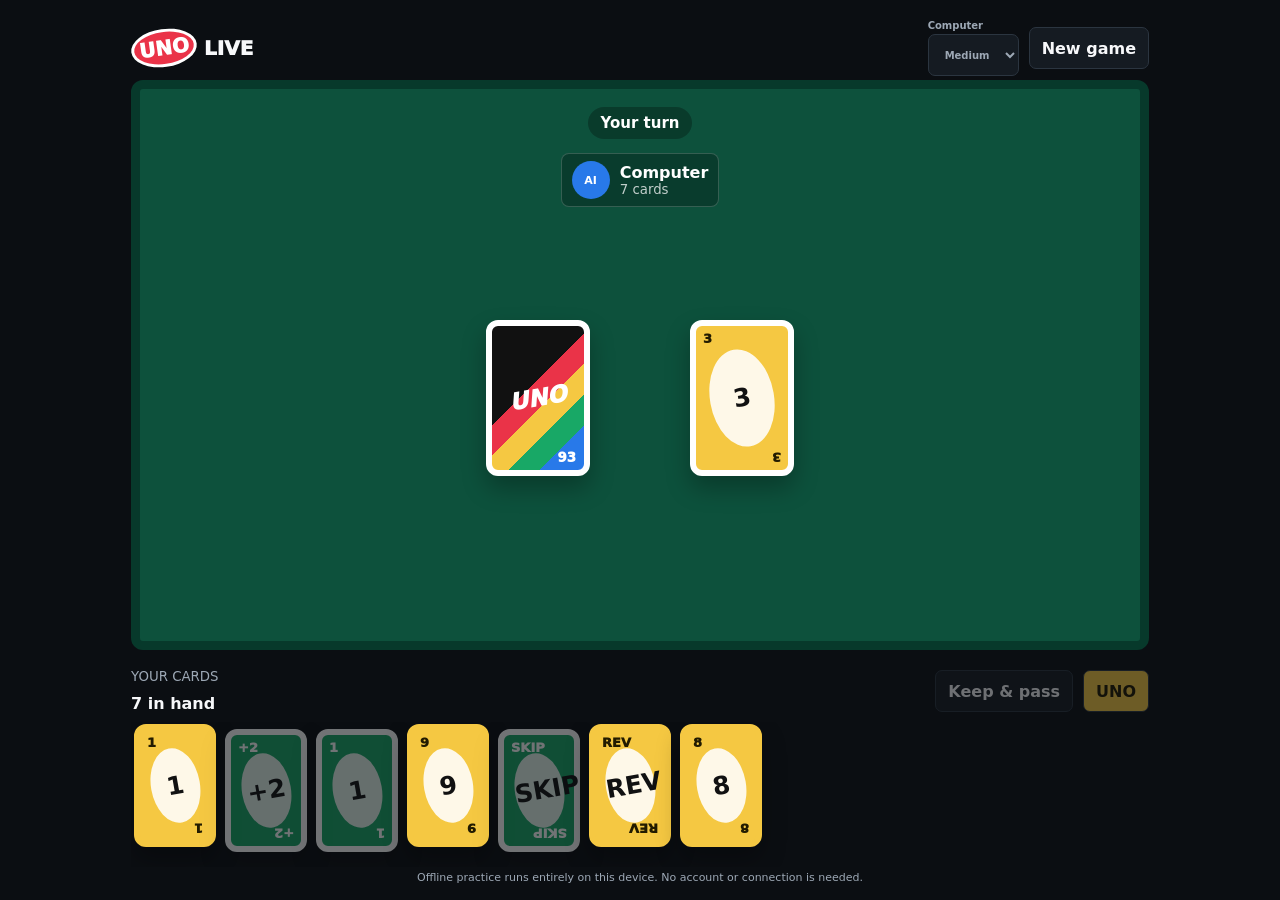
==== static/offline.html @ dd67e292 "v4 voice" ====
<!doctype html>
<html lang="en" data-theme="dark">
<head>
  <meta charset="utf-8">
  <meta name="viewport" content="width=device-width, initial-scale=1, viewport-fit=cover">
  <meta name="theme-color" content="#0b0e12">
  <title>Offline Practice | UNO Live</title>
  <link rel="manifest" href="/static/manifest.webmanifest">
  <link rel="stylesheet" href="/static/offline.css">
</head>
<body>
  <main class="practice-shell">
    <header>
      <a href="/" class="brand"><span>UNO</span> LIVE</a>
      <div class="practice-options">
        <label>Computer
          <select id="difficulty">
            <option value="easy">Easy</option>
            <option value="medium" selected>Medium</option>
            <option value="hard">Hard</option>
          </select>
        </label>
        <button id="newGame" type="button">New game</button>
      </div>
    </header>

    <section class="practice-table" aria-labelledby="status">
      <div class="opponent">
        <span class="avatar">AI</span>
        <div><strong>Computer</strong><small id="botCount">7 cards</small></div>
      </div>
      <h1 id="status">Your turn</h1>
      <div class="piles">
        <button id="drawPile" class="card back" type="button" aria-label="Draw a card"><span>UNO</span><small id="deckCount">93</small></button>
        <div id="discard" aria-label="Discard pile"></div>
      </div>
      <div id="winner" class="winner hidden">
        <h2 id="winnerText">You win!</h2>
        <button id="playAgain" type="button">Play again</button>
      </div>
    </section>

    <section class="hand-area">
      <div class="hand-heading">
        <div><small>YOUR CARDS</small><strong><span id="handCount">7</span> in hand</strong></div>
        <div>
          <button id="passBtn" type="button" disabled>Keep &amp; pass</button>
          <button id="unoBtn" class="uno-button" type="button" disabled>UNO</button>
        </div>
      </div>
      <div id="hand" class="hand" aria-label="Your cards"></div>
    </section>
    <p class="offline-note">Offline practice runs entirely on this device. No account or connection is needed.</p>
  </main>
  <div id="colorPicker" class="modal hidden" role="dialog" aria-modal="true">
    <div><h2>Choose a color</h2><section>
      <button data-color="red">Red</button><button data-color="yellow">Yellow</button>
      <button data-color="green">Green</button><button data-color="blue">Blue</button>
    </section></div>
  </div>
  <script src="/static/offline.js"></script>
</body>
</html>
---- static/offline.css ----
:root {
  color-scheme: dark;
  --page: #0b0e12;
  --surface: #151b22;
  --line: #2b3540;
  --text: #f7f8fa;
  --muted: #9da8b5;
  --red: #ea3348;
  --yellow: #f5c842;
  --green: #18a866;
  --blue: #2879e9;
}

* { box-sizing: border-box; }
body { margin: 0; min-width: 320px; min-height: 100dvh; color: var(--text); background: var(--page); font-family: Inter, system-ui, sans-serif; }
button, select { color: inherit; font: inherit; }
button { cursor: pointer; }
button:disabled { cursor: not-allowed; opacity: .42; }
.hidden { display: none !important; }
.practice-shell { display: grid; width: min(1050px, 100%); min-height: 100dvh; grid-template-rows: auto minmax(300px, 1fr) auto auto; margin: auto; padding: 16px; }
header, .practice-options, .hand-heading, .hand-heading > div, .opponent { display: flex; align-items: center; justify-content: space-between; gap: 10px; }
header { min-height: 64px; }
.brand { color: var(--text); font-size: 20px; font-weight: 950; text-decoration: none; }
.brand span { display: inline-grid; min-width: 66px; min-height: 38px; place-items: center; border: 3px solid #fff; border-radius: 50%; color: #fff; background: var(--red); transform: rotate(-8deg); }
.practice-options label { display: grid; gap: 3px; color: var(--muted); font-size: 10px; font-weight: 800; }
select, header button, .hand-heading button, .winner button { min-height: 42px; padding: 8px 12px; border: 1px solid var(--line); border-radius: 7px; background: var(--surface); font-weight: 800; }
.practice-table { position: relative; display: grid; min-height: 440px; place-items: center; overflow: hidden; border: 9px solid #07392b; border-radius: 12px; background: #0d513c; }
.practice-table h1 { position: absolute; top: 18px; margin: 0; padding: 7px 12px; border-radius: 999px; color: #fff; background: rgba(0,0,0,.28); font-size: 15px; }
.opponent { position: absolute; top: 64px; padding: 7px 10px; border: 1px solid rgba(255,255,255,.18); border-radius: 8px; color: #fff; background: rgba(0,0,0,.25); }
.opponent div { display: grid; }
.opponent small { opacity: .75; }
.avatar { display: grid; width: 38px; height: 38px; place-items: center; border-radius: 50%; background: var(--blue); font-size: 11px; font-weight: 900; }
.piles { display: flex; gap: clamp(35px, 10vw, 100px); align-items: center; padding-top: 65px; }
.card { position: relative; display: grid; width: 104px; height: 156px; place-items: center; border: 6px solid #fff; border-radius: 12px; color: #fff; box-shadow: 0 12px 25px rgba(0,0,0,.28); font-weight: 950; }
button.card { padding: 0; }
.card.red { background: var(--red); } .card.yellow { color: #221b00; background: var(--yellow); } .card.green { background: var(--green); } .card.blue { background: var(--blue); }
.card.wild, .card.back { background: linear-gradient(135deg, #111 42%, var(--red) 42% 55%, var(--yellow) 55% 68%, var(--green) 68% 81%, var(--blue) 81%); }
.card > strong { display: grid; width: 70%; height: 68%; place-items: center; border-radius: 50%; color: inherit; background: rgba(255,255,255,.88); color: #111; font-size: 25px; transform: rotate(-10deg); }
.card > i { position: absolute; top: 5px; left: 7px; font-size: 13px; font-style: normal; }
.card > i:last-child { top: auto; right: 7px; bottom: 5px; left: auto; transform: rotate(180deg); }
.back span { color: #fff; font-size: 23px; font-style: italic; transform: rotate(-10deg); }
.back small { position: absolute; right: 8px; bottom: 5px; }
.hand-area { min-width: 0; padding-top: 10px; }
.hand-heading { min-height: 62px; }
.hand-heading > div:first-child { display: grid; justify-content: start; }
.hand-heading small, .offline-note { color: var(--muted); }
.hand { display: flex; min-height: 145px; gap: 9px; overflow-x: auto; padding: 7px 3px 15px; }
.hand .card { flex: 0 0 82px; width: 82px; height: 123px; }
.hand .card.playable { transform: translateY(-5px); border-color: var(--yellow); }
.uno-button { color: #201800; background: var(--yellow) !important; }
.offline-note { margin: 4px 0 0; font-size: 11px; text-align: center; }
.winner { position: absolute; z-index: 4; display: grid; width: min(360px, calc(100% - 24px)); place-items: center; padding: 24px; border: 1px solid var(--line); border-radius: 12px; background: var(--surface); box-shadow: 0 20px 50px rgba(0,0,0,.4); }
.modal { position: fixed; z-index: 10; inset: 0; display: grid; place-items: center; padding: 16px; background: rgba(0,0,0,.7); }
.modal > div { width: min(420px, 100%); padding: 22px; border: 1px solid var(--line); border-radius: 10px; background: var(--surface); text-align: center; }
.modal section { display: grid; grid-template-columns: 1fr 1fr; gap: 8px; }
.modal button { min-height: 50px; border: 0; border-radius: 7px; color: #fff; font-weight: 900; }
.modal [data-color=red] { background: var(--red); } .modal [data-color=yellow] { color: #201800; background: var(--yellow); } .modal [data-color=green] { background: var(--green); } .modal [data-color=blue] { background: var(--blue); }

@media (max-width: 620px) {
  .practice-shell { height: 100dvh; overflow: hidden; padding: 7px; grid-template-rows: auto minmax(220px, 1fr) auto; }
  header { min-height: 48px; }
  .brand { font-size: 0; } .brand span { min-width: 58px; min-height: 34px; font-size: 16px; }
  .practice-options { gap: 5px; } header button, select { min-height: 36px; padding: 5px 8px; font-size: 11px; }
  .practice-table { min-height: 0; border-width: 6px; }
  .practice-table h1 { top: 7px; }
  .opponent { top: 48px; }
  .piles { padding-top: 70px; }
  .card { width: 76px; height: 114px; border-width: 4px; }
  .hand-heading { min-height: 53px; } .hand-heading button { min-height: 38px; padding: 5px 8px; font-size: 11px; }
  .hand { min-height: 112px; height: 112px; padding-block: 4px; }
  .hand .card { flex-basis: 66px; width: 66px; height: 99px; }
  .hand .card > strong { font-size: 19px; }
  .offline-note { display: none; }
}
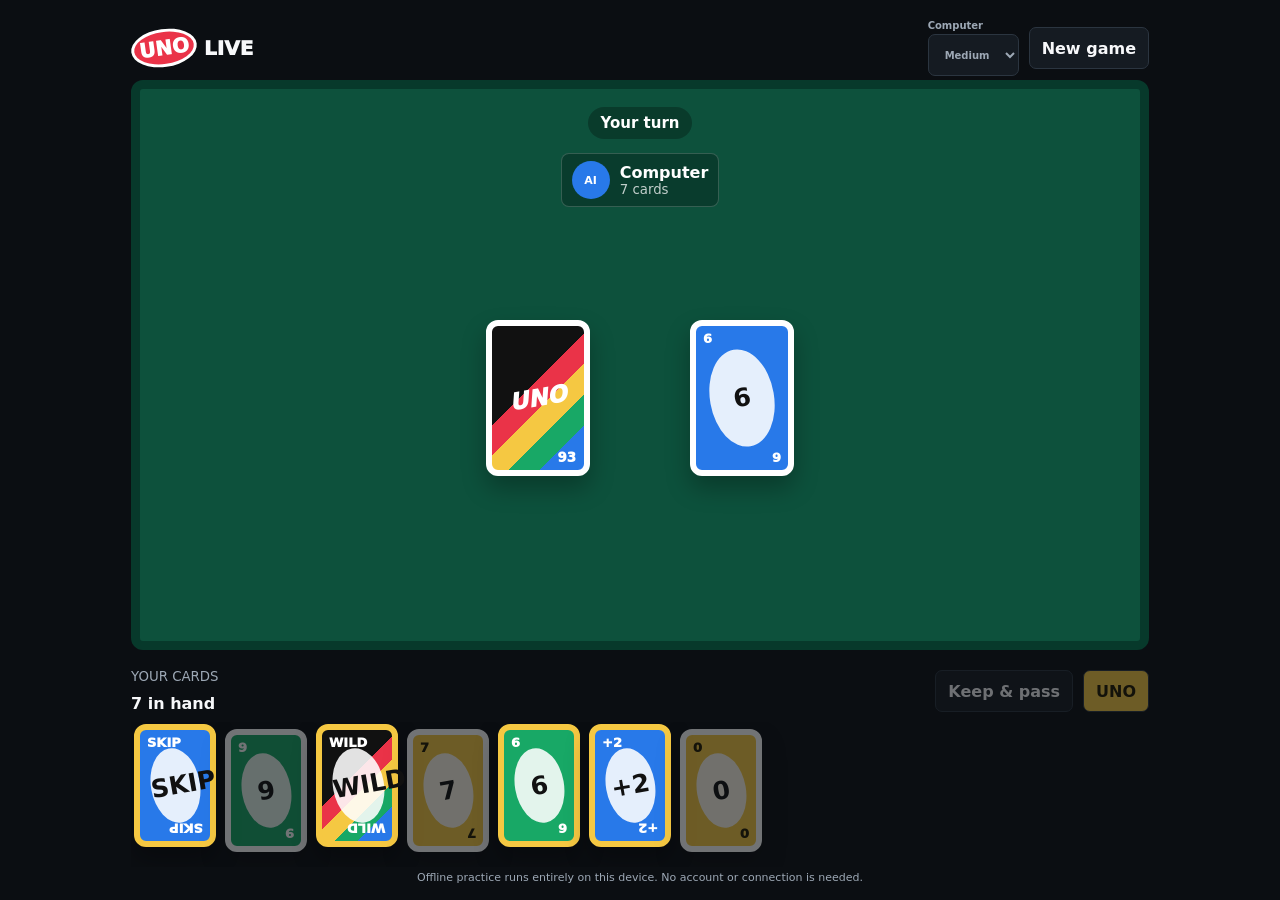
==== commit e49c3b3c: "Add player profiles, achievements, personal styles, and reconnect grace" ====
--- a/static/offline.html
+++ b/static/offline.html
@@ -7,6 +7,7 @@
   <title>Offline Practice | UNO Live</title>
   <link rel="manifest" href="/static/manifest.webmanifest">
   <link rel="stylesheet" href="/static/offline.css">
+  <link rel="stylesheet" href="/static/features.css?v=1">
 </head>
 <body>
   <main class="practice-shell">
--- a/static/features.css
+++ b/static/features.css
@@ -0,0 +1,76 @@
+/* Profiles and personal cosmetics. Colour/value faces remain unchanged. */
+.profile-panel { width: min(760px, 100%); max-height: calc(100dvh - 32px); overflow-y: auto; padding: clamp(16px, 3vw, 28px); }
+.profile-heading { display: flex; align-items: start; justify-content: space-between; gap: 12px; }
+.profile-heading h2 { margin-bottom: 0; }
+.profile-help { color: var(--muted); font-size: 12px; line-height: 1.6; margin-block: 12px; }
+.profile-tabs { display: grid; grid-template-columns: repeat(3, 1fr); gap: 4px; margin-block: 16px; padding: 4px; border-radius: 10px; background: var(--surface-2); }
+.profile-tabs button { min-height: 42px; padding: 6px; border: 0; border-radius: 7px; background: transparent; color: var(--muted); font-weight: 800; font-size: 12px; }
+.profile-tabs button.active { color: #251e03; background: var(--yellow); }
+.profile-stats { display: grid; grid-template-columns: repeat(4, minmax(0, 1fr)); gap: 8px; margin-block: 18px; }
+.profile-stat { min-width: 0; padding: 14px 8px; border: 1px solid var(--line); border-radius: 10px; text-align: center; background: var(--surface-2); }
+.profile-stat strong { display: block; font-size: 24px; }
+.profile-stat span { color: var(--muted); font-size: 11px; }
+.profile-fields { display: grid; grid-template-columns: 1fr 1fr; gap: 12px; }
+.profile-fields input, .profile-fields select { width: 100%; }
+.profile-history { display: grid; gap: 7px; }
+.profile-history-row { display: flex; align-items: center; justify-content: space-between; gap: 8px; padding: 10px 12px; background: var(--surface-2); border-radius: 8px; font-size: 12px; }
+.profile-history-row .round-won { color: var(--green); font-weight: 900; }
+.profile-footer { position: sticky; bottom: 0; z-index: 2; display: flex; justify-content: end; margin-top: 20px; border-top: 1px solid var(--line); padding-block: 12px; background: var(--surface); }
+.achievement-grid { display: grid; grid-template-columns: repeat(2, minmax(0, 1fr)); gap: 10px; }
+.achievement { display: grid; grid-template-columns: 40px minmax(0, 1fr); gap: 12px; padding: 14px; border: 1px solid var(--line); border-radius: 12px; background: var(--surface-2); }
+.achievement.earned { border-color: #9b8135; background: linear-gradient(145deg, #f5c84210, transparent), var(--surface-2); }
+.achievement-icon { display: grid; width: 40px; height: 40px; place-items: center; border-radius: 50%; color: var(--muted); background: var(--surface-3); font-size: 22px; font-weight: 900; }
+.earned .achievement-icon { color: #2d2300; background: var(--yellow); }
+.achievement strong, .achievement small { display: block; }
+.achievement small { margin-top: 5px; font-size: 11px; color: var(--muted); }
+.achievement progress { width: 100%; height: 6px; margin-top: 9px; accent-color: var(--yellow); }
+.profile-section fieldset { margin: 16px 0; padding: 0; border: 0; }
+.profile-section legend { margin-bottom: 12px; font-size: 14px; font-weight: 850; }
+.style-options { display: grid; grid-template-columns: repeat(4, minmax(0, 1fr)); gap: 9px; }
+.style-choice { position: relative; display: grid; gap: 8px; padding: 8px; border: 1px solid var(--line); border-radius: 11px; font-size: 11px; font-weight: 800; text-align: center; cursor: pointer; }
+.style-choice:has(input:checked) { border-color: var(--yellow); box-shadow: 0 0 0 1px var(--yellow); }
+.style-choice:focus-within { outline: 3px solid var(--yellow); outline-offset: 3px; }
+.style-choice input { position: absolute; top: 10px; right: 10px; width: 16px; height: 16px; min-height: 0; margin: 0; padding: 0; accent-color: var(--yellow); }
+.style-swatch { display: grid; height: 70px; place-items: center; border-radius: 7px; color: #fff; background: #125442; }
+.style-swatch.ocean { background: #154b74; }
+.style-swatch.midnight { background: #202e47; }
+.style-swatch.plum { background: #54315c; }
+.style-swatch.back-preview { width: 45px; height: 67px; justify-self: center; border: 3px solid #fff4dd; font-weight: 950; font-style: italic; background: #192538; }
+.style-swatch.aurora { background: linear-gradient(145deg, #18a589, #483998, #da4187); }
+.style-swatch.carbon { background: repeating-linear-gradient(45deg, #303b49 0 3px, #111b28 3px 6px); }
+.style-swatch.royal { color: #ffe29a; border-color: #e8ce87; background: #4a235e; }
+.reconnect-notice { position: absolute; z-index: 8; inset: 0; display: grid; align-content: center; justify-items: center; padding: 20px; background: #061a18ed; color: #fff; text-align: center; pointer-events: none; }
+.reconnect-notice h2 { margin: 0; font-size: clamp(18px, 3vw, 27px); }
+.reconnect-notice p:last-child { max-width: 320px; margin-bottom: 0; color: #c1d9d0; font-size: 12px; }
+.reconnect-clock { display: grid; width: 110px; height: 110px; align-content: center; margin: 18px 0 4px; border: 2px solid #f5c84266; border-radius: 50%; background: #ffffff06; }
+.reconnect-clock span { color: #ffe39a; font-size: 44px; line-height: 1.1; font-variant-numeric: tabular-nums; }
+.reconnect-clock small { color: #c1d9d0; font-size: 9px; font-weight: 600; }
+html[data-table-theme="ocean"] { --personal-felt: #154b74; --personal-edge: #182e45; --personal-deep: #061c34; }
+html[data-table-theme="midnight"] { --personal-felt: #253451; --personal-edge: #192136; --personal-deep: #0c1121; }
+html[data-table-theme="plum"] { --personal-felt: #603665; --personal-edge: #3c2644; --personal-deep: #260f2b; }
+html[data-table-theme]:not([data-table-theme="emerald"]) :is(.table-surface, .practice-table) {
+  border-color: var(--personal-edge);
+  background: radial-gradient(ellipse at 50% 35%, #ffffff0c, transparent 62%), repeating-linear-gradient(38deg, #ffffff02 0 1px, transparent 1px 4px), radial-gradient(ellipse at center, var(--personal-felt), var(--personal-deep));
+}
+html[data-card-back="aurora"] :is(.draw-pile, .card.back) { background: linear-gradient(145deg, #18a589, #483998, #da4187); }
+html[data-card-back="aurora"] .draw-pile::before { background: #ffffff13; border-color: #d8fff3; }
+html[data-card-back="carbon"] :is(.draw-pile, .card.back) { background: repeating-linear-gradient(45deg, #303b49 0 3px, #111b28 3px 6px); }
+html[data-card-back="carbon"] .draw-pile::before { background: #142231; border-color: #b7cad7; }
+html[data-card-back="royal"] :is(.draw-pile, .card.back) { background: radial-gradient(ellipse, #663778, #281137); border-color: #e8ce87; }
+html[data-card-back="royal"] .draw-pile::before { background: #4e255a; border-color: #f3d895; }
+html[data-card-back="carbon"] .card-back-logo { color: #e5f0fa; text-shadow: 0 2px #000; }
+html[data-contrast="high"] .table-surface { background: var(--felt) !important; border-color: var(--line) !important; }
+html[data-contrast="high"] .achievement.earned { border-color: var(--yellow); }
+@media (max-width: 650px) {
+  .profile-stats { gap: 5px; }
+  .profile-stat { padding: 10px 3px; }
+  .profile-stat strong { font-size: 19px; }
+  .profile-fields, .achievement-grid { grid-template-columns: 1fr; }
+  .style-options { grid-template-columns: repeat(2, minmax(0, 1fr)); }
+  .profile-panel { max-height: calc(100dvh - 16px); }
+  .reconnect-clock { width: 88px; height: 88px; margin: 10px 0; }
+  .reconnect-clock span { font-size: 35px; }
+  .reconnect-notice .kicker { font-size: 10px; }
+  .welcome-nav .nav-actions { flex-wrap: wrap; justify-content: end; }
+}
+@media (max-height: 520px) and (orientation: landscape) { .reconnect-clock { width: 65px; height: 65px; margin: 4px 0; } .reconnect-clock span { font-size: 26px; } .reconnect-notice p { margin-block: 4px; } }
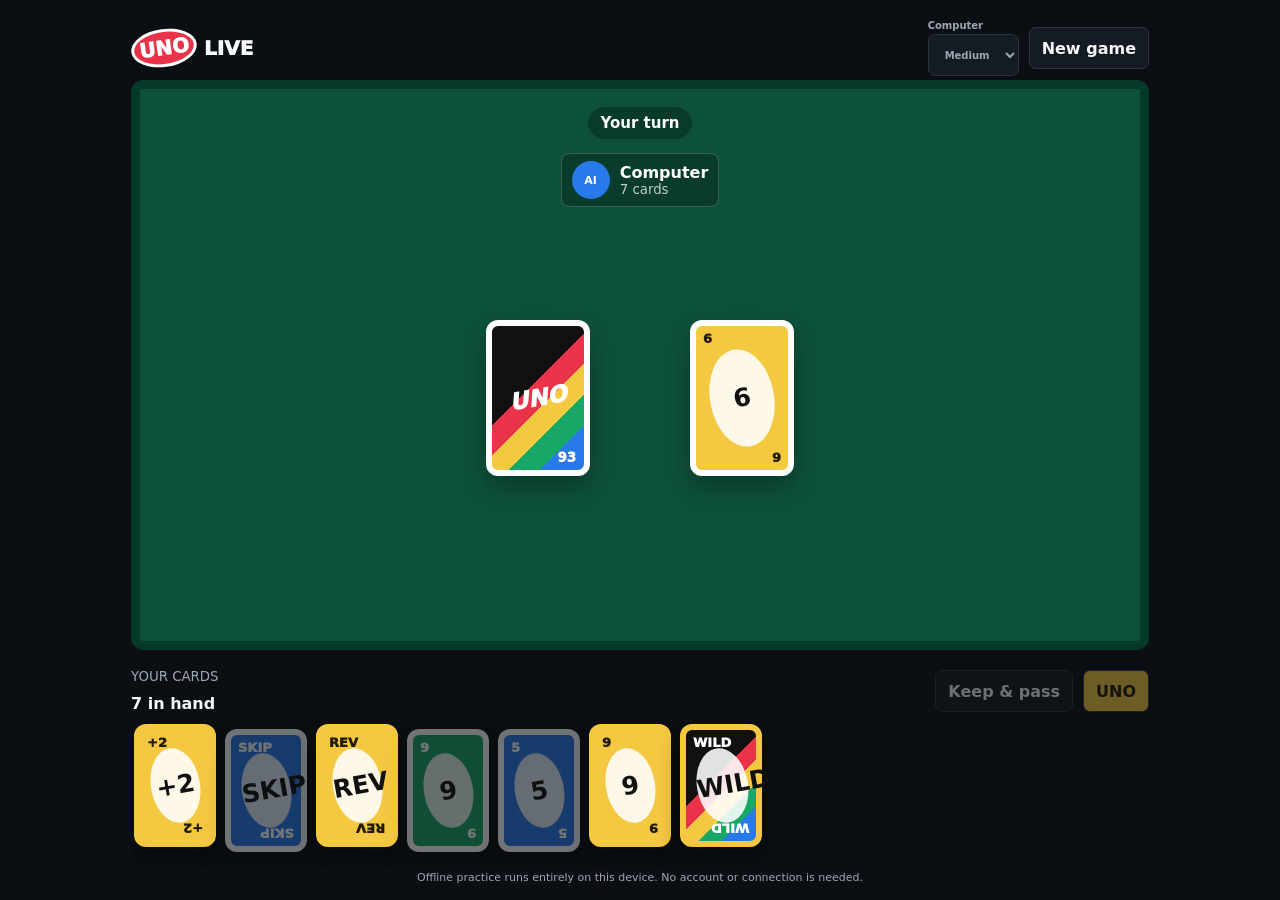
==== commit 14f81edd: "Add profile photo uploads and fixed character avatars" ====
--- a/static/offline.html
+++ b/static/offline.html
@@ -7,7 +7,7 @@
   <title>Offline Practice | UNO Live</title>
   <link rel="manifest" href="/static/manifest.webmanifest">
   <link rel="stylesheet" href="/static/offline.css">
-  <link rel="stylesheet" href="/static/features.css?v=1">
+  <link rel="stylesheet" href="/static/features.css?v=2">
 </head>
 <body>
   <main class="practice-shell">
--- a/static/features.css
+++ b/static/features.css
@@ -74,3 +74,31 @@
   .welcome-nav .nav-actions { flex-wrap: wrap; justify-content: end; }
 }
 @media (max-height: 520px) and (orientation: landscape) { .reconnect-clock { width: 65px; height: 65px; margin: 4px 0; } .reconnect-clock span { font-size: 26px; } .reconnect-notice p { margin-block: 4px; } }
+
+/* Photo and character avatar picker. */
+.image-avatar { position: relative; overflow: hidden; background: var(--surface-3, #22364a); }
+.avatar.image-avatar img { position: absolute; inset: 0; width: 100%; height: 100%; object-fit: cover; }
+.welcome-avatar-row, .avatar-preview-row { display: flex; align-items: center; gap: 14px; }
+.welcome-avatar-row .avatar { width: 46px; height: 46px; }
+.avatar-preview-row .avatar { width: 64px; height: 64px; }
+.avatar-preview-row { min-height: 64px; color: var(--muted); font-size: 12px; }
+.avatar-picker { margin: 18px 0 24px; padding: 16px 0; border: 0; border-block: 1px solid var(--line); }
+.avatar-picker legend { padding-right: 10px; font-size: 14px; font-weight: 850; }
+.avatar-upload-actions { display: flex; flex-wrap: wrap; align-items: center; gap: 8px; }
+.avatar-file-label { display: inline-grid; align-items: center; padding: 9px 14px; cursor: pointer; font-size: 12px; }
+.avatar-file-label:focus-within { outline: 3px solid var(--yellow); }
+.avatar-file-input { position: absolute; width: 1px; height: 1px; min-height: 0; padding: 0; clip-path: inset(50%); overflow: hidden; }
+.character-avatar-choices { display: grid; grid-template-columns: repeat(4, minmax(0, 1fr)); gap: 9px; }
+.character-avatar-choice { display: grid; place-items: center; gap: 7px; padding: 10px 6px; border: 1px solid var(--line); border-radius: 12px; background: var(--surface-2); }
+.character-avatar-choice img { width: 56px; height: 56px; border-radius: 50%; }
+.character-avatar-choice span { font-size: 11px; font-weight: 750; }
+.character-avatar-choice[aria-pressed="true"] { border-color: var(--yellow); box-shadow: 0 0 0 1px var(--yellow); background: linear-gradient(145deg, #f5c84212, transparent), var(--surface-2); }
+@media (max-width: 450px) {
+  .character-avatar-choices { grid-template-columns: repeat(4, minmax(0, 1fr)); gap: 6px; }
+  .character-avatar-choice { padding: 8px 2px; }
+  .character-avatar-choice img { width: 43px; height: 43px; }
+  .character-avatar-choice span { font-size: 9px; }
+  .avatar-upload-actions .quiet-button { font-size: 11px; padding-inline: 9px; }
+  .welcome-avatar-row { gap: 8px; }
+  .welcome-avatar-row button { font-size: 12px; }
+}
